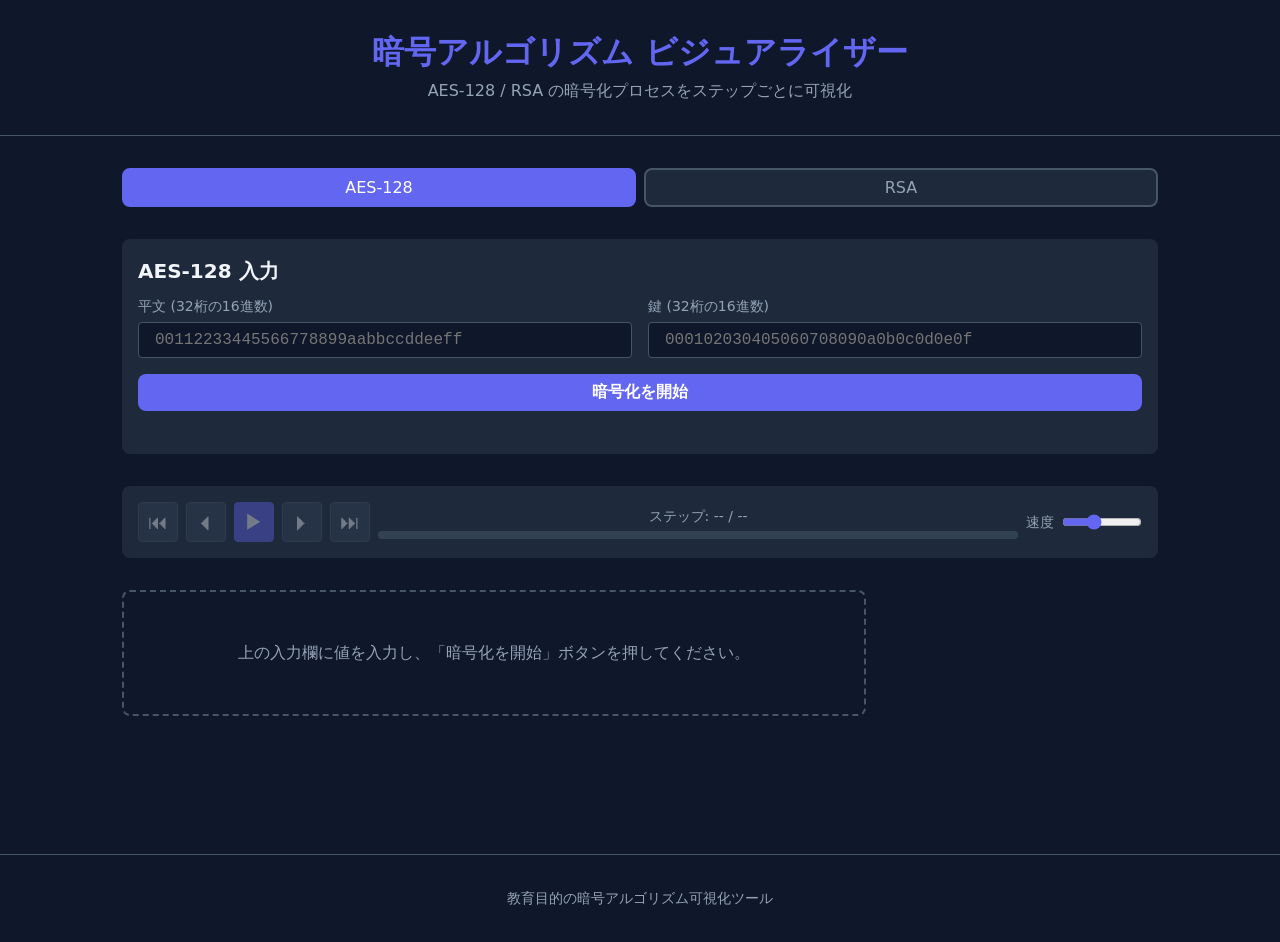
==== index.html @ c90dfb8e "Implement AES-128 and RSA crypto algorithm visualizer Build a complete step-by-step visualization to" ====
<!DOCTYPE html>
<html lang="ja">
<head>
  <meta charset="UTF-8">
  <meta name="viewport" content="width=device-width, initial-scale=1.0">
  <title>暗号アルゴリズム ビジュアライザー</title>
  <link rel="stylesheet" href="assets/css/base.css">
  <link rel="stylesheet" href="assets/css/layout.css">
  <link rel="stylesheet" href="assets/css/components/step-card.css">
  <link rel="stylesheet" href="assets/css/components/byte-grid.css">
  <link rel="stylesheet" href="assets/css/components/controls.css">
</head>
<body>
  <header class="site-header">
    <h1 class="site-header__title">暗号アルゴリズム ビジュアライザー</h1>
    <p class="site-header__subtitle">AES-128 / RSA の暗号化プロセスをステップごとに可視化</p>
  </header>

  <main class="main-content">
    <!-- Algorithm Selector -->
    <nav class="algo-tabs" aria-label="アルゴリズム選択">
      <button class="algo-tabs__btn algo-tabs__btn--active"
              data-algo="aes"
              aria-pressed="true"
              aria-label="AES-128を選択">
        AES-128
      </button>
      <button class="algo-tabs__btn"
              data-algo="rsa"
              aria-pressed="false"
              aria-label="RSAを選択">
        RSA
      </button>
    </nav>

    <!-- Input Section -->
    <section class="input-panel" aria-label="入力パネル">
      <!-- AES Inputs -->
      <fieldset class="input-panel__group" data-input-for="aes">
        <legend>AES-128 入力</legend>
        <label class="input-panel__label" for="aes-plaintext">
          平文 (32桁の16進数)
          <input class="input-panel__field"
                 type="text"
                 id="aes-plaintext"
                 placeholder="00112233445566778899aabbccddeeff"
                 maxlength="32"
                 pattern="[0-9a-fA-F]{32}"
                 data-input="aes-plaintext">
        </label>
        <label class="input-panel__label" for="aes-key">
          鍵 (32桁の16進数)
          <input class="input-panel__field"
                 type="text"
                 id="aes-key"
                 placeholder="000102030405060708090a0b0c0d0e0f"
                 maxlength="32"
                 pattern="[0-9a-fA-F]{32}"
                 data-input="aes-key">
        </label>
      </fieldset>

      <!-- RSA Inputs -->
      <fieldset class="input-panel__group is-hidden" data-input-for="rsa">
        <legend>RSA 入力</legend>
        <label class="input-panel__label" for="rsa-p">
          素数 p
          <input class="input-panel__field" type="number" id="rsa-p"
                 value="61" min="2" data-input="rsa-p">
        </label>
        <label class="input-panel__label" for="rsa-q">
          素数 q
          <input class="input-panel__field" type="number" id="rsa-q"
                 value="53" min="2" data-input="rsa-q">
        </label>
        <label class="input-panel__label" for="rsa-e">
          公開指数 e
          <input class="input-panel__field" type="number" id="rsa-e"
                 value="17" min="2" data-input="rsa-e">
        </label>
        <label class="input-panel__label" for="rsa-message">
          メッセージ M (数値)
          <input class="input-panel__field" type="number" id="rsa-message"
                 value="65" min="0" data-input="rsa-message">
        </label>
      </fieldset>

      <button class="input-panel__submit" id="btn-encrypt" aria-label="暗号化を開始">
        暗号化を開始
      </button>

      <output class="input-panel__error" id="input-error" aria-live="assertive"></output>
    </section>

    <!-- Controls -->
    <section class="controls" aria-label="再生コントロール">
      <button class="controls__btn" id="btn-first" aria-label="最初のステップへ" disabled>
        &#x23EE;
      </button>
      <button class="controls__btn" id="btn-prev" aria-label="前のステップへ" disabled>
        &#x23F4;
      </button>
      <button class="controls__btn controls__btn--primary" id="btn-play" aria-label="自動再生" disabled>
        &#x25B6;
      </button>
      <button class="controls__btn" id="btn-next" aria-label="次のステップへ" disabled>
        &#x23F5;
      </button>
      <button class="controls__btn" id="btn-last" aria-label="最後のステップへ" disabled>
        &#x23ED;
      </button>

      <div class="controls__progress">
        <span class="controls__step-label" id="step-label" aria-live="polite">
          ステップ: -- / --
        </span>
        <progress class="controls__progress-bar" id="progress-bar" value="0" max="100"></progress>
      </div>

      <label class="controls__speed-label" for="speed-slider">
        速度
        <input class="controls__speed-slider" type="range" id="speed-slider"
               min="100" max="2000" value="800" step="100"
               aria-label="アニメーション速度">
      </label>
    </section>

    <!-- Visualization Area -->
    <section class="viz-area" id="viz-area" aria-label="可視化エリア" aria-live="polite">
      <p class="viz-area__placeholder">
        上の入力欄に値を入力し、「暗号化を開始」ボタンを押してください。
      </p>
    </section>

    <!-- Round Key Display (AES only) -->
    <aside class="round-key-panel is-hidden" id="round-key-panel" aria-label="ラウンドキー表示">
      <h2 class="round-key-panel__title">ラウンドキー</h2>
      <div class="round-key-panel__grid" id="round-key-grid"></div>
    </aside>
  </main>

  <footer class="site-footer">
    <p>教育目的の暗号アルゴリズム可視化ツール</p>
  </footer>

  <script type="module" src="assets/js/main.js" defer></script>
</body>
</html>
---- assets/css/base.css ----
/* ==========================================================================
   base.css — Reset, CSS Custom Properties, Typography, Utilities
   ========================================================================== */

/* Reset */
*, *::before, *::after {
  box-sizing: border-box;
  margin: 0;
  padding: 0;
}

:root {
  /* Colors */
  --color-primary: #6366f1;
  --color-primary-hover: #818cf8;
  --color-highlight: #f59e0b;
  --color-highlight-dim: rgba(245, 158, 11, 0.15);
  --color-success: #10b981;
  --color-danger: #ef4444;
  --color-bg: #0f172a;
  --color-surface: #1e293b;
  --color-surface-2: #334155;
  --color-text: #f1f5f9;
  --color-text-muted: #94a3b8;
  --color-border: #475569;

  /* Spacing */
  --space-xs: 4px;
  --space-sm: 8px;
  --space-md: 16px;
  --space-lg: 32px;
  --space-xl: 48px;

  /* Typography */
  --font-mono: 'Fira Code', 'Cascadia Code', 'JetBrains Mono', 'Courier New', monospace;
  --font-sans: 'Noto Sans JP', system-ui, -apple-system, sans-serif;
  --font-size-sm: 0.875rem;
  --font-size-md: 1rem;
  --font-size-lg: 1.25rem;
  --font-size-xl: 1.5rem;
  --font-size-2xl: 2rem;

  /* Transitions */
  --transition-fast: 150ms ease;
  --transition-step: 400ms cubic-bezier(0.4, 0, 0.2, 1);

  /* Grid */
  --byte-cell-size: calc(var(--space-lg) + var(--space-sm));
}

body {
  font-family: var(--font-sans);
  background-color: var(--color-bg);
  color: var(--color-text);
  line-height: 1.6;
  min-height: 100vh;
}

code, pre, .byte-grid__cell {
  font-family: var(--font-mono);
}

h1, h2, h3 {
  line-height: 1.3;
}

a {
  color: var(--color-primary);
  text-decoration: none;
}

a:hover {
  color: var(--color-primary-hover);
}

/* Screen-reader only */
.sr-only {
  position: absolute;
  width: 1px;
  height: 1px;
  padding: 0;
  margin: -1px;
  overflow: hidden;
  clip: rect(0, 0, 0, 0);
  white-space: nowrap;
  border: 0;
}

/* Utility: hidden */
.is-hidden {
  display: none !important;
}
---- assets/css/layout.css ----
/* ==========================================================================
   layout.css — Page-level grid layout
   ========================================================================== */

.site-header {
  text-align: center;
  padding: var(--space-lg) var(--space-md);
  border-bottom: 1px solid var(--color-border);
}

.site-header__title {
  font-size: var(--font-size-2xl);
  font-weight: 700;
  color: var(--color-primary);
}

.site-header__subtitle {
  font-size: var(--font-size-md);
  color: var(--color-text-muted);
  margin-top: var(--space-xs);
}

.main-content {
  display: grid;
  grid-template-columns: 1fr;
  gap: var(--space-lg);
  max-width: 1100px;
  margin: 0 auto;
  padding: var(--space-lg);
}

.viz-area {
  min-height: 200px;
}

.viz-area__placeholder {
  color: var(--color-text-muted);
  text-align: center;
  padding: var(--space-xl) var(--space-md);
  border: 2px dashed var(--color-border);
  border-radius: var(--space-sm);
}

.round-key-panel {
  background-color: var(--color-surface);
  border-radius: var(--space-sm);
  padding: var(--space-md);
}

.round-key-panel__title {
  font-size: var(--font-size-lg);
  margin-bottom: var(--space-md);
  color: var(--color-primary);
}

.site-footer {
  text-align: center;
  padding: var(--space-lg) var(--space-md);
  color: var(--color-text-muted);
  font-size: var(--font-size-sm);
  border-top: 1px solid var(--color-border);
  margin-top: var(--space-lg);
}

/* Responsive: sidebar for round key panel */
@media (min-width: 768px) {
  .main-content {
    grid-template-columns: 1fr 260px;
  }

  .algo-tabs,
  .input-panel,
  .controls {
    grid-column: 1 / -1;
  }

  .viz-area {
    grid-column: 1;
  }

  .round-key-panel {
    grid-column: 2;
    grid-row: 4 / 6;
    align-self: start;
    position: sticky;
    top: var(--space-md);
  }
}
---- assets/css/components/step-card.css ----
/* ==========================================================================
   step-card.css — Step card component
   ========================================================================== */

.step-card {
  background-color: var(--color-surface);
  border: 1px solid var(--color-border);
  border-radius: var(--space-sm);
  padding: var(--space-md);
  opacity: 0;
  transform: translateY(12px);
  transition: opacity var(--transition-step),
              transform var(--transition-step);
}

.step-card.is-visible {
  opacity: 1;
  transform: none;
}

.step-card__header {
  display: flex;
  align-items: baseline;
  gap: var(--space-sm);
  margin-bottom: var(--space-md);
}

.step-card__round-badge {
  display: inline-block;
  padding: var(--space-xs) var(--space-sm);
  background-color: var(--color-primary);
  color: #fff;
  border-radius: var(--space-xs);
  font-size: var(--font-size-sm);
  font-weight: 600;
  white-space: nowrap;
}

.step-card__title {
  font-size: var(--font-size-lg);
  font-weight: 600;
}

.step-card__description {
  color: var(--color-text-muted);
  font-size: var(--font-size-sm);
  margin-bottom: var(--space-md);
  line-height: 1.5;
}

.step-card__content {
  display: flex;
  flex-wrap: wrap;
  gap: var(--space-lg);
  align-items: flex-start;
}

/* --- RSA formula display --- */
.step-card__formula {
  font-family: var(--font-mono);
  font-size: var(--font-size-md);
  background-color: var(--color-bg);
  padding: var(--space-md);
  border-radius: var(--space-xs);
  border-left: 3px solid var(--color-primary);
  word-break: break-all;
}

.step-card__values {
  display: grid;
  grid-template-columns: auto 1fr;
  gap: var(--space-xs) var(--space-md);
  font-size: var(--font-size-sm);
}

.step-card__value-key {
  color: var(--color-text-muted);
  font-weight: 600;
}

.step-card__value-val {
  font-family: var(--font-mono);
  color: var(--color-highlight);
}

/* --- Operation detail --- */
.step-card__detail {
  font-size: var(--font-size-sm);
  color: var(--color-text-muted);
  margin-top: var(--space-md);
  padding-top: var(--space-md);
  border-top: 1px solid var(--color-border);
}

.step-card__detail-title {
  font-weight: 600;
  color: var(--color-text);
  margin-bottom: var(--space-sm);
}
---- assets/css/components/byte-grid.css ----
/* ==========================================================================
   byte-grid.css — 4x4 byte grid for AES state visualization
   ========================================================================== */

.byte-grid {
  display: grid;
  grid-template-columns: repeat(4, var(--byte-cell-size));
  grid-template-rows: repeat(4, var(--byte-cell-size));
  gap: var(--space-xs);
}

.byte-grid__cell {
  display: flex;
  align-items: center;
  justify-content: center;
  width: var(--byte-cell-size);
  height: var(--byte-cell-size);
  background-color: var(--color-bg);
  border: 1px solid var(--color-border);
  border-radius: var(--space-xs);
  font-size: var(--font-size-sm);
  font-family: var(--font-mono);
  text-transform: lowercase;
  transition: background-color var(--transition-step),
              transform var(--transition-step),
              border-color var(--transition-step);
}

.byte-grid__cell--changed {
  background-color: var(--color-highlight);
  color: var(--color-bg);
  border-color: var(--color-highlight);
  transform: scale(1.1);
  font-weight: 700;
}

/* --- Grid labels --- */
.byte-grid-wrapper {
  display: flex;
  flex-direction: column;
  gap: var(--space-sm);
}

.byte-grid-wrapper__label {
  font-size: var(--font-size-sm);
  color: var(--color-text-muted);
  font-weight: 600;
}

/* --- Row labels for ShiftRows visualization --- */
.byte-grid-with-labels {
  display: grid;
  grid-template-columns: auto 1fr;
  gap: var(--space-xs) var(--space-sm);
  align-items: center;
}

.byte-grid__row-label {
  font-size: var(--font-size-sm);
  color: var(--color-text-muted);
  font-family: var(--font-mono);
  white-space: nowrap;
}

/* --- Round key mini grid --- */
.round-key-mini {
  display: grid;
  grid-template-columns: repeat(4, calc(var(--space-lg) - var(--space-xs)));
  gap: 2px;
  margin-bottom: var(--space-sm);
}

.round-key-mini__cell {
  display: flex;
  align-items: center;
  justify-content: center;
  width: calc(var(--space-lg) - var(--space-xs));
  height: calc(var(--space-lg) - var(--space-xs));
  background-color: var(--color-bg);
  border-radius: 2px;
  font-size: 0.625rem;
  font-family: var(--font-mono);
  color: var(--color-text-muted);
}

.round-key-mini__cell--active {
  background-color: var(--color-highlight-dim);
  color: var(--color-highlight);
}

.round-key-entry {
  margin-bottom: var(--space-md);
  padding-bottom: var(--space-md);
  border-bottom: 1px solid var(--color-border);
}

.round-key-entry:last-child {
  border-bottom: none;
  margin-bottom: 0;
  padding-bottom: 0;
}

.round-key-entry__label {
  font-size: var(--font-size-sm);
  color: var(--color-text-muted);
  margin-bottom: var(--space-xs);
}

.round-key-entry--active .round-key-entry__label {
  color: var(--color-highlight);
  font-weight: 600;
}

/* --- XOR visualization --- */
.xor-display {
  display: flex;
  flex-direction: column;
  align-items: center;
  gap: var(--space-sm);
}

.xor-display__operator {
  font-size: var(--font-size-lg);
  font-weight: 700;
  color: var(--color-primary);
}

.xor-display__separator {
  width: 100%;
  height: 2px;
  background-color: var(--color-primary);
}
---- assets/css/components/controls.css ----
/* ==========================================================================
   controls.css — Algorithm tabs, input panel, playback controls
   ========================================================================== */

/* --- Algorithm Tabs --- */
.algo-tabs {
  display: flex;
  gap: var(--space-sm);
}

.algo-tabs__btn {
  flex: 1;
  padding: var(--space-sm) var(--space-md);
  border: 2px solid var(--color-border);
  border-radius: var(--space-sm);
  background-color: var(--color-surface);
  color: var(--color-text-muted);
  font-size: var(--font-size-md);
  font-family: inherit;
  cursor: pointer;
  transition: background-color var(--transition-fast),
              color var(--transition-fast),
              border-color var(--transition-fast);
}

.algo-tabs__btn:hover {
  color: var(--color-text);
  border-color: var(--color-primary);
}

.algo-tabs__btn--active {
  background-color: var(--color-primary);
  color: #fff;
  border-color: var(--color-primary);
}

/* --- Input Panel --- */
.input-panel {
  background-color: var(--color-surface);
  border-radius: var(--space-sm);
  padding: var(--space-md);
}

.input-panel__group {
  border: none;
  display: flex;
  flex-wrap: wrap;
  gap: var(--space-md);
}

.input-panel__group legend {
  font-size: var(--font-size-lg);
  font-weight: 600;
  color: var(--color-text);
  margin-bottom: var(--space-sm);
  width: 100%;
}

.input-panel__label {
  display: flex;
  flex-direction: column;
  gap: var(--space-xs);
  flex: 1 1 240px;
  font-size: var(--font-size-sm);
  color: var(--color-text-muted);
}

.input-panel__field {
  padding: var(--space-sm) var(--space-md);
  border: 1px solid var(--color-border);
  border-radius: var(--space-xs);
  background-color: var(--color-bg);
  color: var(--color-text);
  font-family: var(--font-mono);
  font-size: var(--font-size-md);
  transition: border-color var(--transition-fast);
}

.input-panel__field:focus {
  outline: none;
  border-color: var(--color-primary);
  box-shadow: 0 0 0 3px rgba(99, 102, 241, 0.2);
}

.input-panel__field:invalid {
  border-color: var(--color-danger);
}

.input-panel__submit {
  display: block;
  width: 100%;
  margin-top: var(--space-md);
  padding: var(--space-sm) var(--space-lg);
  border: none;
  border-radius: var(--space-sm);
  background-color: var(--color-primary);
  color: #fff;
  font-size: var(--font-size-md);
  font-family: inherit;
  font-weight: 600;
  cursor: pointer;
  transition: background-color var(--transition-fast);
}

.input-panel__submit:hover {
  background-color: var(--color-primary-hover);
}

.input-panel__error {
  display: block;
  margin-top: var(--space-sm);
  color: var(--color-danger);
  font-size: var(--font-size-sm);
  min-height: 1.4em;
}

/* --- Playback Controls --- */
.controls {
  display: flex;
  flex-wrap: wrap;
  align-items: center;
  gap: var(--space-sm);
  background-color: var(--color-surface);
  border-radius: var(--space-sm);
  padding: var(--space-md);
}

.controls__btn {
  width: calc(var(--space-lg) + var(--space-sm));
  height: calc(var(--space-lg) + var(--space-sm));
  border: 1px solid var(--color-border);
  border-radius: var(--space-xs);
  background-color: var(--color-surface-2);
  color: var(--color-text);
  font-size: var(--font-size-lg);
  cursor: pointer;
  display: flex;
  align-items: center;
  justify-content: center;
  transition: background-color var(--transition-fast),
              border-color var(--transition-fast);
}

.controls__btn:hover:not(:disabled) {
  background-color: var(--color-primary);
  border-color: var(--color-primary);
}

.controls__btn:disabled {
  opacity: 0.4;
  cursor: not-allowed;
}

.controls__btn--primary {
  background-color: var(--color-primary);
  border-color: var(--color-primary);
}

.controls__btn--primary:hover:not(:disabled) {
  background-color: var(--color-primary-hover);
}

.controls__progress {
  flex: 1;
  display: flex;
  flex-direction: column;
  gap: var(--space-xs);
  min-width: 120px;
}

.controls__step-label {
  font-size: var(--font-size-sm);
  color: var(--color-text-muted);
  text-align: center;
}

.controls__progress-bar {
  width: 100%;
  height: var(--space-sm);
  border-radius: var(--space-xs);
  appearance: none;
  border: none;
  background-color: var(--color-surface-2);
}

.controls__progress-bar::-webkit-progress-bar {
  background-color: var(--color-surface-2);
  border-radius: var(--space-xs);
}

.controls__progress-bar::-webkit-progress-value {
  background-color: var(--color-primary);
  border-radius: var(--space-xs);
  transition: width var(--transition-fast);
}

.controls__progress-bar::-moz-progress-bar {
  background-color: var(--color-primary);
  border-radius: var(--space-xs);
}

.controls__speed-label {
  display: flex;
  align-items: center;
  gap: var(--space-sm);
  font-size: var(--font-size-sm);
  color: var(--color-text-muted);
  white-space: nowrap;
}

.controls__speed-slider {
  width: 80px;
  accent-color: var(--color-primary);
}
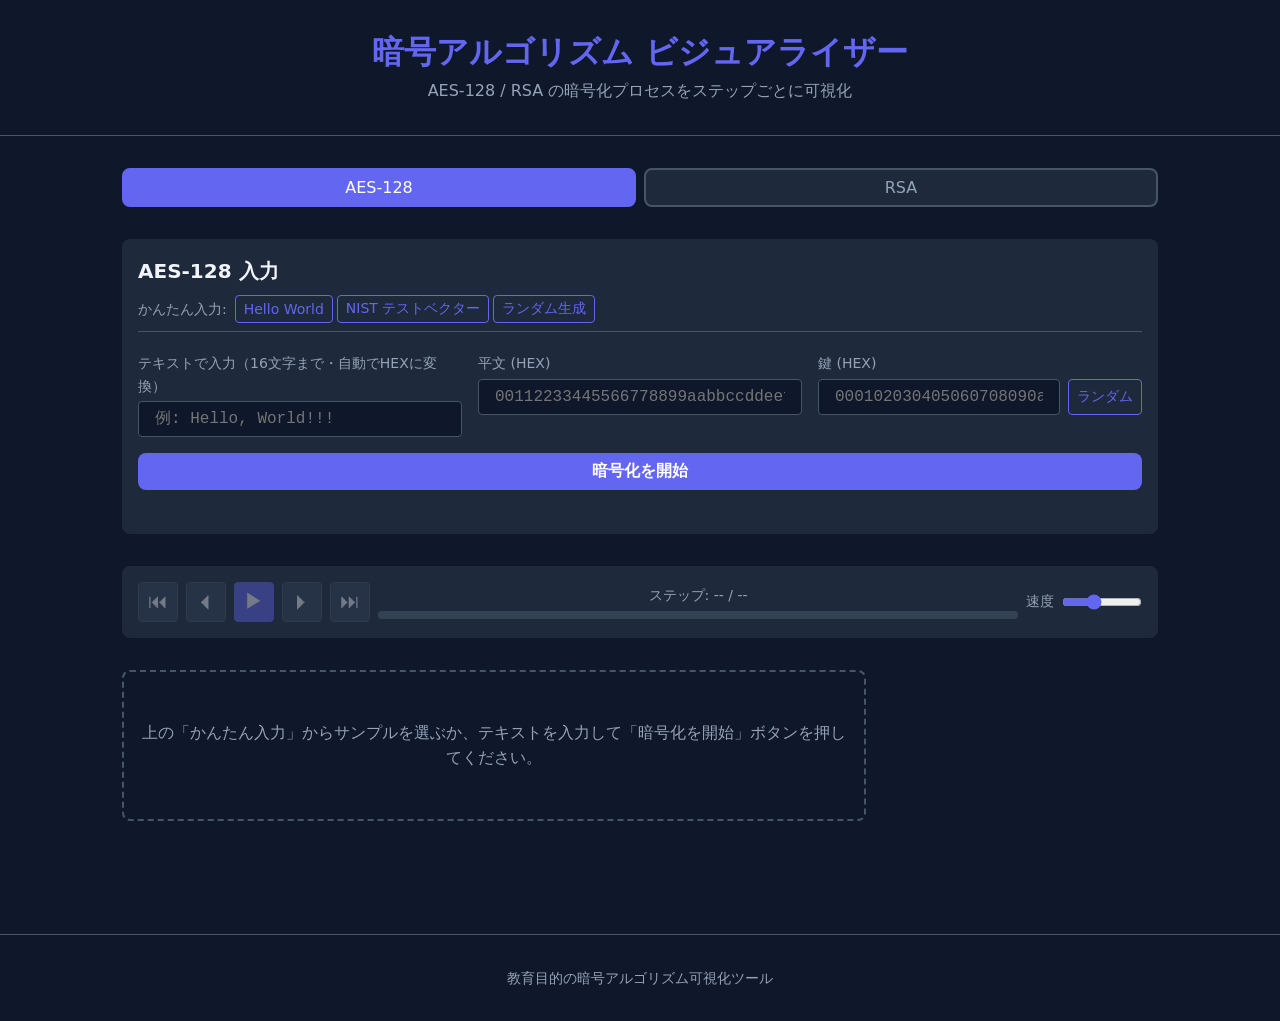
==== commit 7390555a: "AES入力のUXを改善: プリセット・テキスト入力・ランダム生成を追加 一般ユーザーが32桁のHEX値を手入力する必要をなくすため、 以下の入力ヘルパーを追加: - 「かんたん入力」プリセットボタン " ====
--- a/index.html
+++ b/index.html
@@ -38,8 +38,39 @@
       <!-- AES Inputs -->
       <fieldset class="input-panel__group" data-input-for="aes">
         <legend>AES-128 入力</legend>
+
+        <!-- Quick-fill presets -->
+        <div class="input-helpers">
+          <span class="input-helpers__label">かんたん入力:</span>
+          <div class="input-helpers__buttons">
+            <button class="input-helpers__btn" type="button"
+                    data-preset="hello" aria-label="Hello World のサンプルを使用">
+              Hello World
+            </button>
+            <button class="input-helpers__btn" type="button"
+                    data-preset="nist" aria-label="NIST テストベクターを使用">
+              NIST テストベクター
+            </button>
+            <button class="input-helpers__btn" type="button"
+                    data-preset="random" aria-label="ランダムな値を生成">
+              ランダム生成
+            </button>
+          </div>
+        </div>
+
+        <!-- Text-to-hex helper -->
+        <label class="input-panel__label" for="aes-text-input">
+          テキストで入力（16文字まで・自動でHEXに変換）
+          <input class="input-panel__field"
+                 type="text"
+                 id="aes-text-input"
+                 placeholder="例: Hello, World!!!"
+                 maxlength="16"
+                 data-input="aes-text-input">
+        </label>
+
         <label class="input-panel__label" for="aes-plaintext">
-          平文 (32桁の16進数)
+          平文 (HEX)
           <input class="input-panel__field"
                  type="text"
                  id="aes-plaintext"
@@ -49,14 +80,20 @@
                  data-input="aes-plaintext">
         </label>
         <label class="input-panel__label" for="aes-key">
-          鍵 (32桁の16進数)
-          <input class="input-panel__field"
-                 type="text"
-                 id="aes-key"
-                 placeholder="000102030405060708090a0b0c0d0e0f"
-                 maxlength="32"
-                 pattern="[0-9a-fA-F]{32}"
-                 data-input="aes-key">
+          鍵 (HEX)
+          <div class="input-panel__field-row">
+            <input class="input-panel__field"
+                   type="text"
+                   id="aes-key"
+                   placeholder="000102030405060708090a0b0c0d0e0f"
+                   maxlength="32"
+                   pattern="[0-9a-fA-F]{32}"
+                   data-input="aes-key">
+            <button class="input-helpers__btn input-helpers__btn--inline" type="button"
+                    id="btn-random-key" aria-label="ランダムな鍵を生成">
+              ランダム
+            </button>
+          </div>
         </label>
       </fieldset>
 
@@ -128,7 +165,7 @@
     <!-- Visualization Area -->
     <section class="viz-area" id="viz-area" aria-label="可視化エリア" aria-live="polite">
       <p class="viz-area__placeholder">
-        上の入力欄に値を入力し、「暗号化を開始」ボタンを押してください。
+        上の「かんたん入力」からサンプルを選ぶか、テキストを入力して「暗号化を開始」ボタンを押してください。
       </p>
     </section>
 
--- a/assets/css/components/controls.css
+++ b/assets/css/components/controls.css
@@ -86,6 +86,64 @@
   border-color: var(--color-danger);
 }
 
+/* --- Input Helpers (presets, text input, random) --- */
+.input-helpers {
+  width: 100%;
+  display: flex;
+  flex-wrap: wrap;
+  align-items: center;
+  gap: var(--space-sm);
+  padding-bottom: var(--space-sm);
+  border-bottom: 1px solid var(--color-border);
+  margin-bottom: var(--space-xs);
+}
+
+.input-helpers__label {
+  font-size: var(--font-size-sm);
+  color: var(--color-text-muted);
+  white-space: nowrap;
+}
+
+.input-helpers__buttons {
+  display: flex;
+  flex-wrap: wrap;
+  gap: var(--space-xs);
+}
+
+.input-helpers__btn {
+  padding: var(--space-xs) var(--space-sm);
+  border: 1px solid var(--color-primary);
+  border-radius: var(--space-xs);
+  background-color: transparent;
+  color: var(--color-primary);
+  font-size: var(--font-size-sm);
+  font-family: inherit;
+  cursor: pointer;
+  transition: background-color var(--transition-fast),
+              color var(--transition-fast);
+  white-space: nowrap;
+}
+
+.input-helpers__btn:hover {
+  background-color: var(--color-primary);
+  color: #fff;
+}
+
+.input-helpers__btn--inline {
+  flex-shrink: 0;
+}
+
+.input-panel__field-row {
+  display: flex;
+  gap: var(--space-sm);
+  align-items: stretch;
+}
+
+.input-panel__field-row .input-panel__field {
+  flex: 1;
+  min-width: 0;
+}
+
 .input-panel__submit {
   display: block;
   width: 100%;
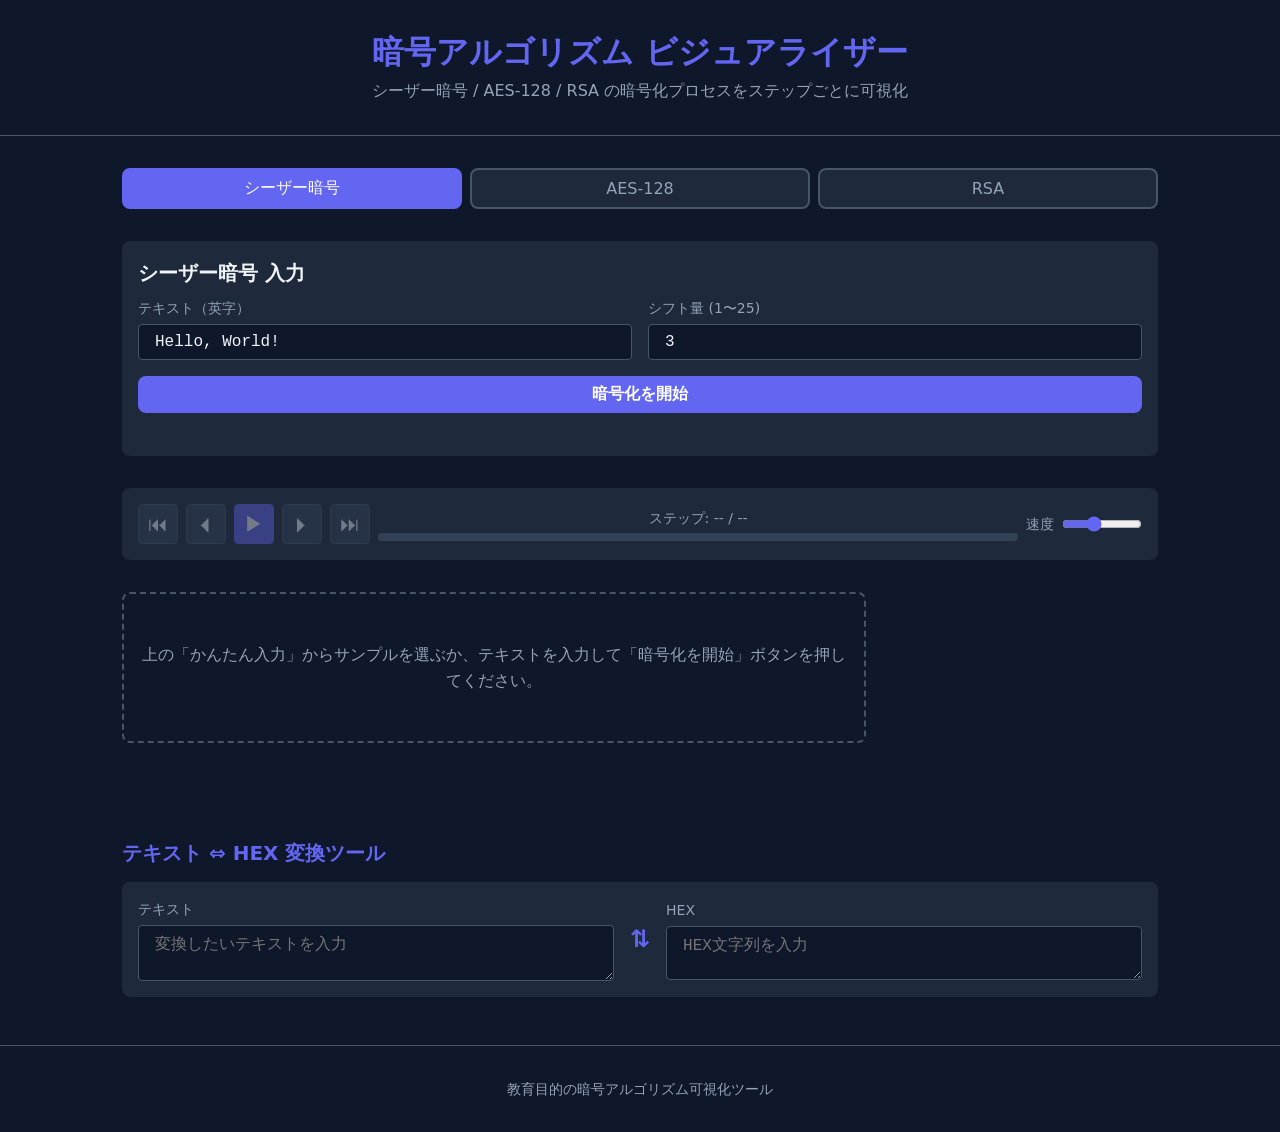
==== commit a514fa88: "シーザー暗号の追加とテキスト⇔HEX変換ツールの実装 - シーザー暗号アルゴリズム(caesar.js)を追加   - 文字単位のシフト暗号化・復号・ステップビルダー   - 1文字ずつの変換過程を可" ====
--- a/index.html
+++ b/index.html
@@ -13,15 +13,21 @@
 <body>
   <header class="site-header">
     <h1 class="site-header__title">暗号アルゴリズム ビジュアライザー</h1>
-    <p class="site-header__subtitle">AES-128 / RSA の暗号化プロセスをステップごとに可視化</p>
+    <p class="site-header__subtitle">シーザー暗号 / AES-128 / RSA の暗号化プロセスをステップごとに可視化</p>
   </header>
 
   <main class="main-content">
     <!-- Algorithm Selector -->
     <nav class="algo-tabs" aria-label="アルゴリズム選択">
       <button class="algo-tabs__btn algo-tabs__btn--active"
+              data-algo="caesar"
+              aria-pressed="true"
+              aria-label="シーザー暗号を選択">
+        シーザー暗号
+      </button>
+      <button class="algo-tabs__btn"
               data-algo="aes"
-              aria-pressed="true"
+              aria-pressed="false"
               aria-label="AES-128を選択">
         AES-128
       </button>
@@ -35,8 +41,30 @@
 
     <!-- Input Section -->
     <section class="input-panel" aria-label="入力パネル">
+      <!-- Caesar Inputs -->
+      <fieldset class="input-panel__group" data-input-for="caesar">
+        <legend>シーザー暗号 入力</legend>
+        <label class="input-panel__label" for="caesar-text">
+          テキスト（英字）
+          <input class="input-panel__field"
+                 type="text"
+                 id="caesar-text"
+                 placeholder="例: Hello, World!"
+                 value="Hello, World!"
+                 data-input="caesar-text">
+        </label>
+        <label class="input-panel__label" for="caesar-shift">
+          シフト量 (1〜25)
+          <input class="input-panel__field"
+                 type="number"
+                 id="caesar-shift"
+                 value="3" min="1" max="25"
+                 data-input="caesar-shift">
+        </label>
+      </fieldset>
+
       <!-- AES Inputs -->
-      <fieldset class="input-panel__group" data-input-for="aes">
+      <fieldset class="input-panel__group is-hidden" data-input-for="aes">
         <legend>AES-128 入力</legend>
 
         <!-- Quick-fill presets -->
@@ -176,6 +204,24 @@
     </aside>
   </main>
 
+  <!-- HEX Converter Tool -->
+  <aside class="hex-tool" aria-label="HEX変換ツール">
+    <h2 class="hex-tool__title">テキスト ⇔ HEX 変換ツール</h2>
+    <div class="hex-tool__body">
+      <label class="hex-tool__label" for="hex-tool-text">
+        テキスト
+        <textarea class="hex-tool__field" id="hex-tool-text" rows="2"
+                  placeholder="変換したいテキストを入力"></textarea>
+      </label>
+      <div class="hex-tool__arrow" aria-hidden="true">⇅</div>
+      <label class="hex-tool__label" for="hex-tool-hex">
+        HEX
+        <textarea class="hex-tool__field hex-tool__field--mono" id="hex-tool-hex" rows="2"
+                  placeholder="HEX文字列を入力"></textarea>
+      </label>
+    </div>
+  </aside>
+
   <footer class="site-footer">
     <p>教育目的の暗号アルゴリズム可視化ツール</p>
   </footer>
--- a/assets/css/layout.css
+++ b/assets/css/layout.css
@@ -53,6 +53,68 @@
   color: var(--color-primary);
 }
 
+/* --- HEX Converter Tool --- */
+.hex-tool {
+  max-width: 1100px;
+  margin: 0 auto;
+  padding: var(--space-md) var(--space-lg);
+}
+
+.hex-tool__title {
+  font-size: var(--font-size-lg);
+  color: var(--color-primary);
+  margin-bottom: var(--space-md);
+}
+
+.hex-tool__body {
+  display: flex;
+  flex-wrap: wrap;
+  align-items: center;
+  gap: var(--space-md);
+  background-color: var(--color-surface);
+  padding: var(--space-md);
+  border-radius: var(--space-sm);
+}
+
+.hex-tool__label {
+  flex: 1 1 200px;
+  display: flex;
+  flex-direction: column;
+  gap: var(--space-xs);
+  font-size: var(--font-size-sm);
+  color: var(--color-text-muted);
+}
+
+.hex-tool__field {
+  padding: var(--space-sm) var(--space-md);
+  border: 1px solid var(--color-border);
+  border-radius: var(--space-xs);
+  background-color: var(--color-bg);
+  color: var(--color-text);
+  font-family: var(--font-sans);
+  font-size: var(--font-size-md);
+  resize: vertical;
+  transition: border-color var(--transition-fast);
+}
+
+.hex-tool__field:focus {
+  outline: none;
+  border-color: var(--color-primary);
+  box-shadow: 0 0 0 3px rgba(99, 102, 241, 0.2);
+}
+
+.hex-tool__field--mono {
+  font-family: var(--font-mono);
+}
+
+.hex-tool__arrow {
+  font-size: var(--font-size-xl);
+  color: var(--color-primary);
+  font-weight: 700;
+  flex-shrink: 0;
+  text-align: center;
+}
+
 .site-footer {
   text-align: center;
   padding: var(--space-lg) var(--space-md);
--- a/assets/css/components/step-card.css
+++ b/assets/css/components/step-card.css
@@ -97,3 +97,81 @@
   color: var(--color-text);
   margin-bottom: var(--space-sm);
 }
+
+.step-card__content--vertical {
+  flex-direction: column;
+}
+
+/* --- Caesar cipher character visualization --- */
+.caesar-chars {
+  display: flex;
+  flex-direction: column;
+  gap: var(--space-sm);
+  overflow-x: auto;
+}
+
+.caesar-chars__row {
+  display: flex;
+  align-items: center;
+  gap: var(--space-sm);
+}
+
+.caesar-chars__row-label {
+  font-size: var(--font-size-sm);
+  color: var(--color-text-muted);
+  font-weight: 600;
+  min-width: 60px;
+  text-align: right;
+  flex-shrink: 0;
+}
+
+.caesar-chars__cells {
+  display: flex;
+  gap: 2px;
+  flex-wrap: wrap;
+}
+
+.caesar-chars__cell {
+  display: flex;
+  align-items: center;
+  justify-content: center;
+  width: calc(var(--space-lg) - var(--space-xs));
+  height: calc(var(--space-lg) - var(--space-xs));
+  background-color: var(--color-bg);
+  border: 1px solid var(--color-border);
+  border-radius: 2px;
+  font-family: var(--font-mono);
+  font-size: var(--font-size-sm);
+  transition: background-color var(--transition-step),
+              border-color var(--transition-step),
+              transform var(--transition-step);
+}
+
+.caesar-chars__cell--active {
+  background-color: var(--color-highlight);
+  border-color: var(--color-highlight);
+  color: var(--color-bg);
+  font-weight: 700;
+  transform: scale(1.15);
+}
+
+.caesar-chars__cell--done {
+  background-color: rgba(16, 185, 129, 0.15);
+  border-color: var(--color-success);
+  color: var(--color-success);
+}
+
+.caesar-chars__arrow {
+  display: flex;
+  align-items: center;
+  justify-content: center;
+  width: calc(var(--space-lg) - var(--space-xs));
+  height: var(--space-md);
+  font-size: var(--font-size-sm);
+  color: var(--color-text-muted);
+}
+
+.caesar-chars__arrow--active {
+  color: var(--color-highlight);
+  font-weight: 700;
+}
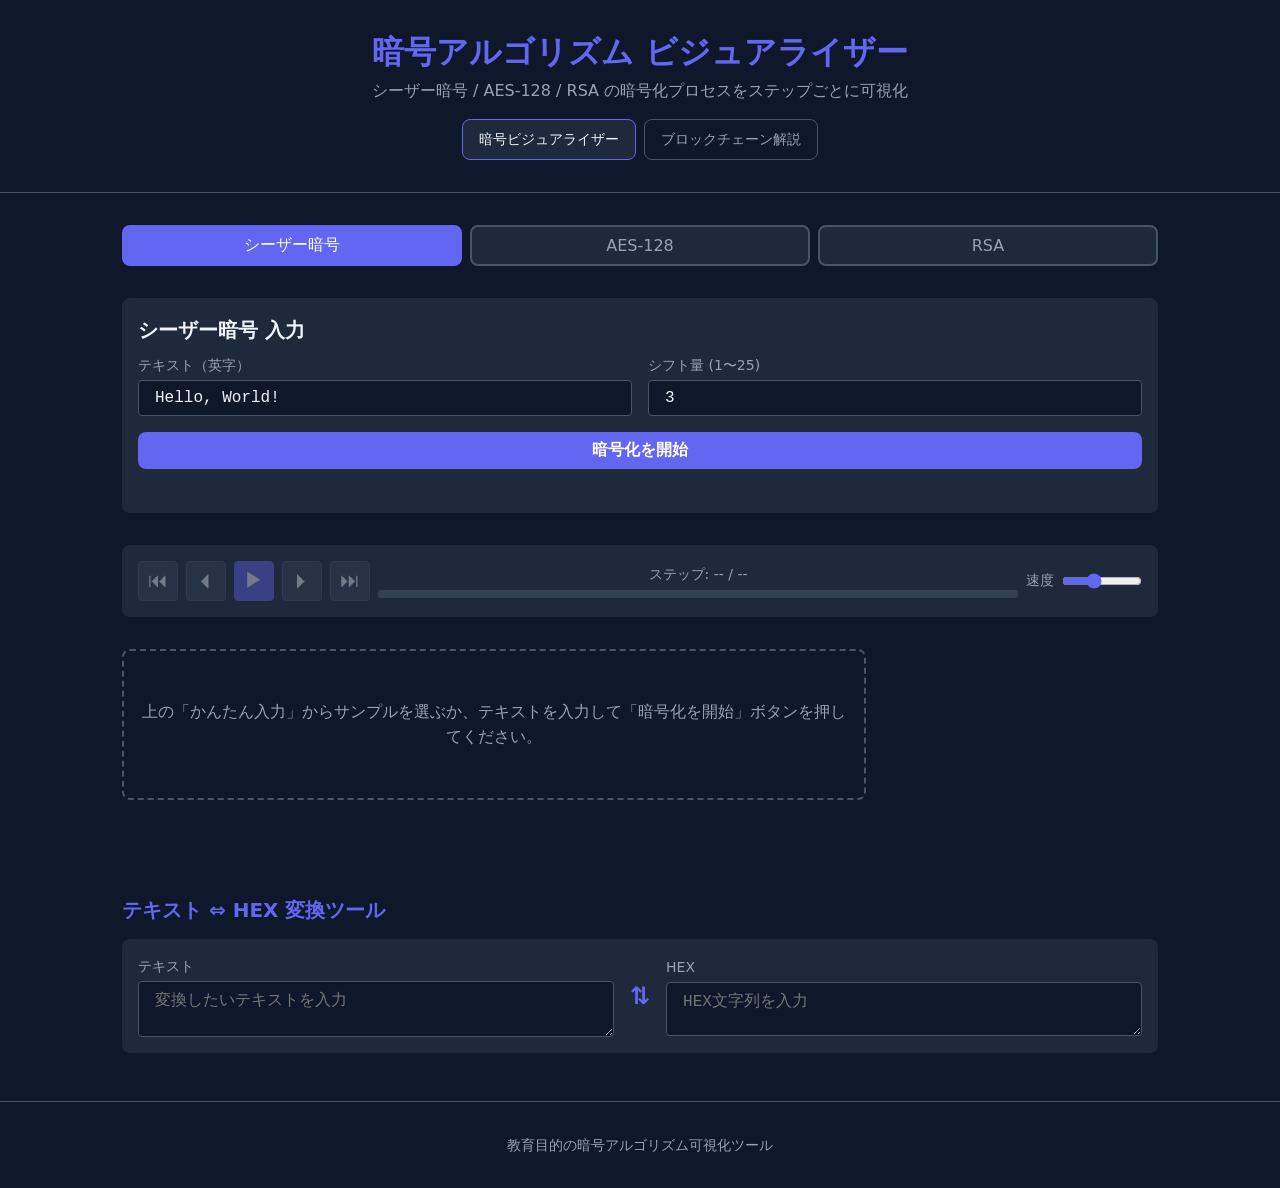
==== commit 3c328369: "ブロックチェーン解説ページを追加 インタラクティブな章立て解説（PoW/PoS・フォーク・スマートコントラクト含む）とサイトナビを追加し、既存の暗号可視化と相互に遷移できるようにする。  Co-aut" ====
--- a/index.html
+++ b/index.html
@@ -6,6 +6,7 @@
   <title>暗号アルゴリズム ビジュアライザー</title>
   <link rel="stylesheet" href="assets/css/base.css">
   <link rel="stylesheet" href="assets/css/layout.css">
+  <link rel="stylesheet" href="assets/css/components/site-nav.css">
   <link rel="stylesheet" href="assets/css/components/step-card.css">
   <link rel="stylesheet" href="assets/css/components/byte-grid.css">
   <link rel="stylesheet" href="assets/css/components/controls.css">
@@ -14,6 +15,10 @@
   <header class="site-header">
     <h1 class="site-header__title">暗号アルゴリズム ビジュアライザー</h1>
     <p class="site-header__subtitle">シーザー暗号 / AES-128 / RSA の暗号化プロセスをステップごとに可視化</p>
+    <nav class="site-nav" aria-label="サイトナビゲーション">
+      <a class="site-nav__link site-nav__link--active" href="index.html" aria-current="page">暗号ビジュアライザー</a>
+      <a class="site-nav__link" href="pages/blockchain.html">ブロックチェーン解説</a>
+    </nav>
   </header>
 
   <main class="main-content">
--- a/assets/css/components/site-nav.css
+++ b/assets/css/components/site-nav.css
@@ -0,0 +1,36 @@
+/* site-nav.css — Site-wide navigation */
+
+.site-nav {
+  display: flex;
+  flex-wrap: wrap;
+  justify-content: center;
+  gap: var(--space-sm);
+  margin-top: var(--space-md);
+}
+
+.site-nav__link {
+  display: inline-block;
+  padding: var(--space-sm) var(--space-md);
+  border-radius: var(--space-sm);
+  border: 1px solid var(--color-border);
+  color: var(--color-text-muted);
+  text-decoration: none;
+  font-size: var(--font-size-sm);
+  transition: color 0.15s, border-color 0.15s, background-color 0.15s;
+}
+
+.site-nav__link:hover {
+  color: var(--color-primary-hover);
+  border-color: var(--color-primary);
+}
+
+.site-nav__link--active {
+  color: var(--color-text);
+  background-color: var(--color-surface);
+  border-color: var(--color-primary);
+}
+
+.site-nav__link:focus-visible {
+  outline: 2px solid var(--color-primary);
+  outline-offset: 2px;
+}
